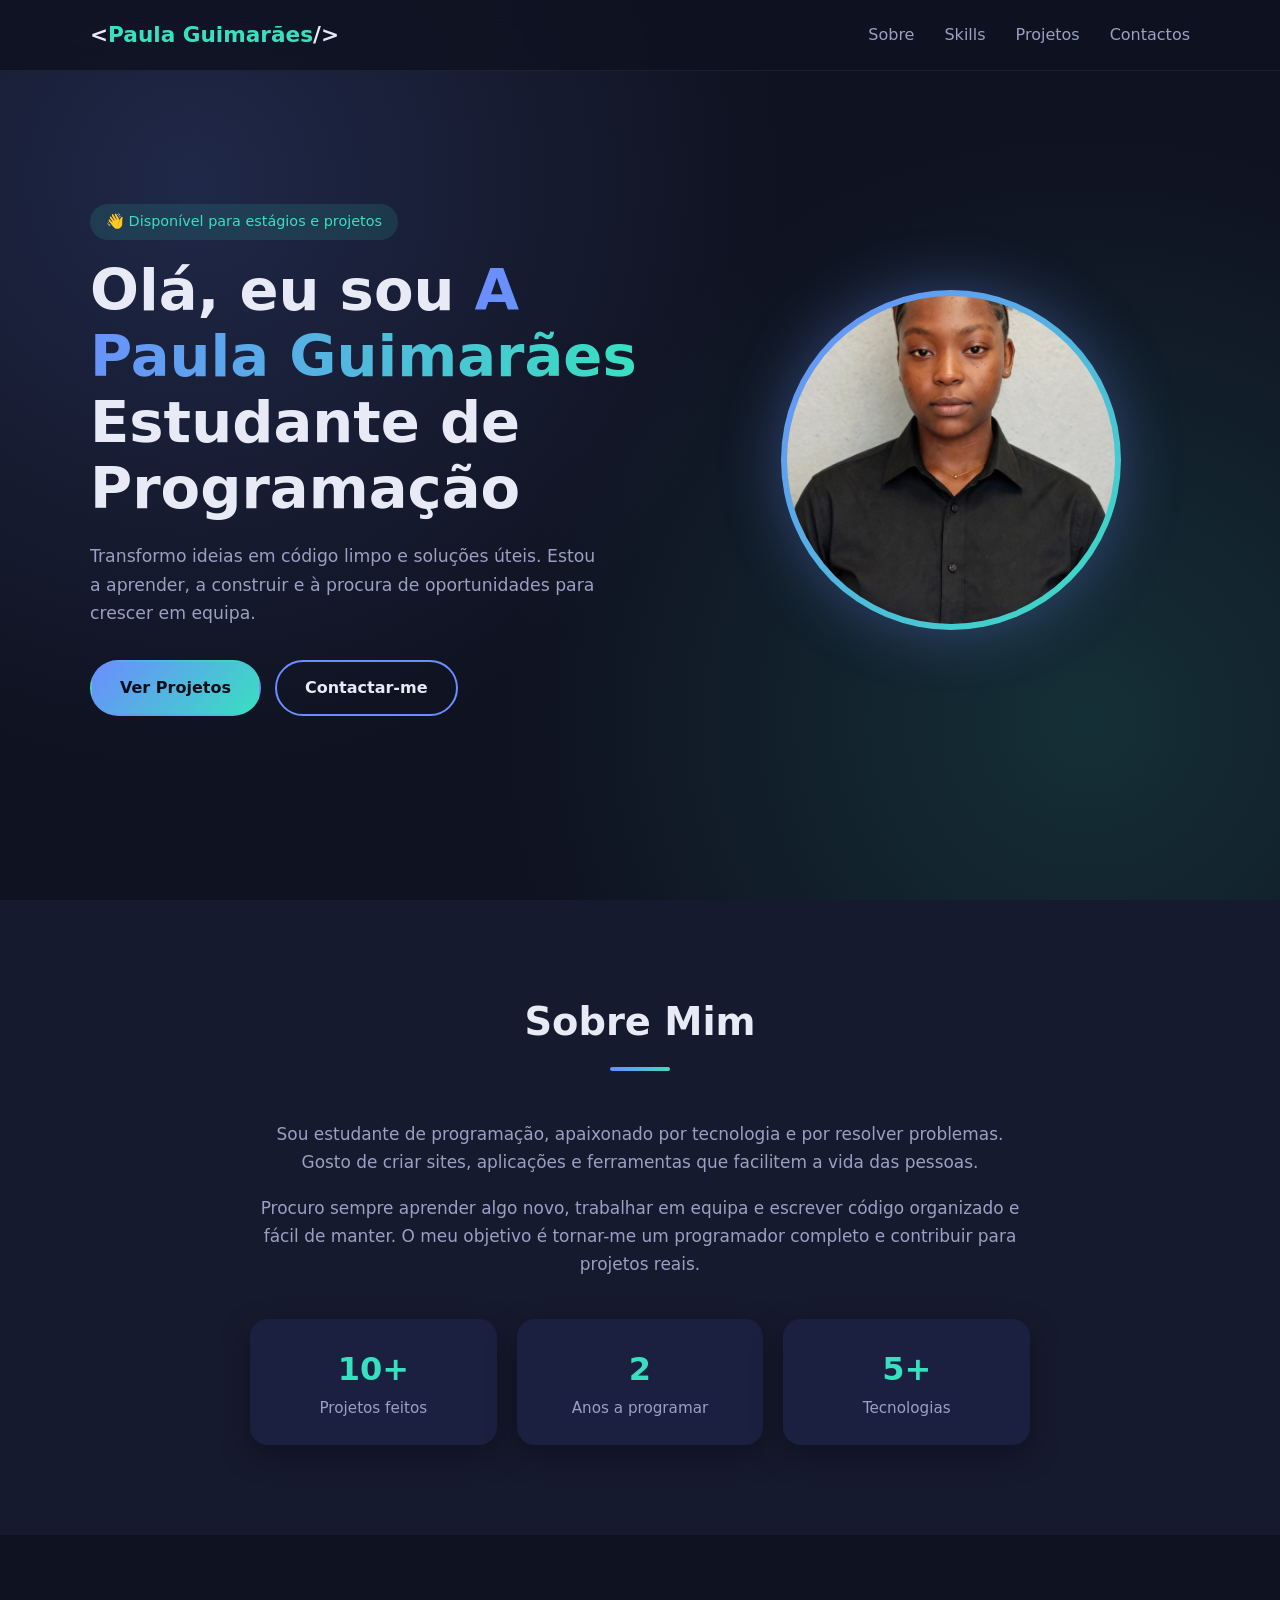
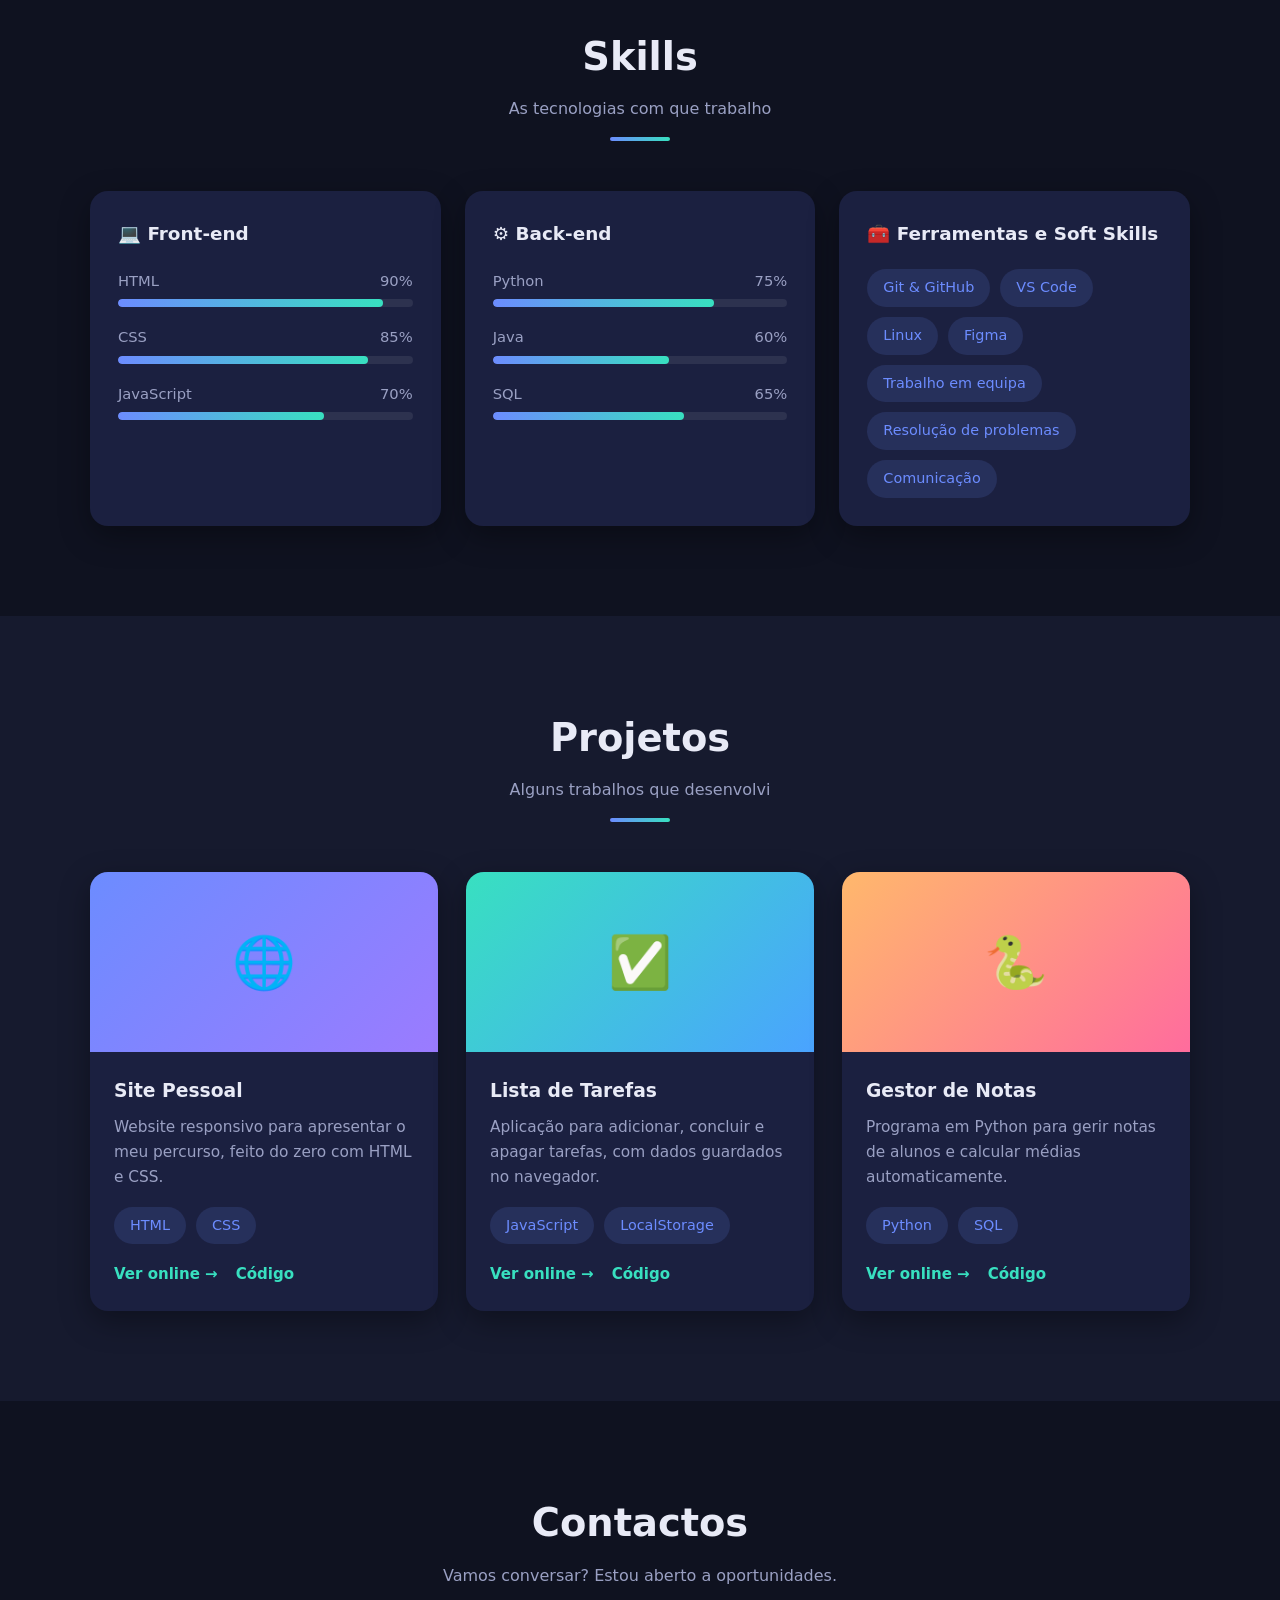
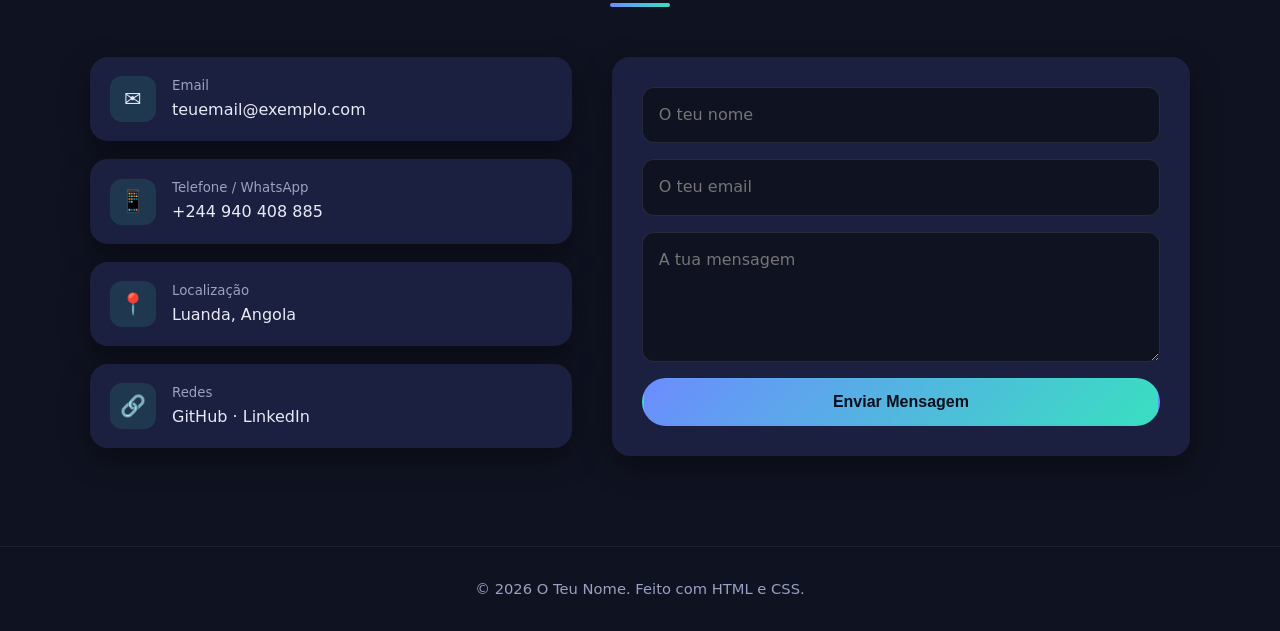
==== PORTFÓLIO.html @ 9dac371e "Add files via upload" ====
<!DOCTYPE html>
<html lang="pt">
<head>
<meta charset="UTF-8">
<meta name="viewport" content="width=device-width, initial-scale=1.0">
<title>Paula Guimarães | Portfólio de Programação</title>
<meta name="description" content="Portfólio de estudante de programação: sobre mim, skills, projetos e contactos.">
<link rel="stylesheet" href="style.css">
</head>
<body>


<header>
  <div class="container">
    <nav>
      <a href="#inicio" class="logo">&lt;<b>Paula Guimarães</b>/&gt;</a>
      <input type="checkbox" id="menu-toggle">
      <label for="menu-toggle" class="menu-icon">&#9776;</label>
      <ul class="nav-links">
        <li><a href="#sobre">Sobre</a></li>
        <li><a href="#skills">Skills</a></li>
        <li><a href="#projetos">Projetos</a></li>
        <li><a href="#contactos">Contactos</a></li>
      </ul>
    </nav>
  </div>
</header>


<section class="hero" id="inicio">
  <div class="container hero-grid">
    <div>
      <span class="tag">👋 Disponível para estágios e projetos</span>
      <h1>Olá, eu sou  <span> A Paula Guimarães</span><br>Estudante de Programação</h1>
      <p>Transformo ideias em código limpo e soluções úteis. Estou a aprender, a construir e à procura de oportunidades para crescer em equipa.</p>
      <div class="hero-btns">
        <a href="#projetos" class="btn btn-primary">Ver Projetos</a>
        <a href="#contactos" class="btn btn-outline">Contactar-me</a>
      </div>
    </div>
    <div class="photo-wrap">
      <div class="photo-frame">
        <div class="photo">
          
          <img src="minha foto.jpg" alt="Foto de Paula Guimarães" onerror="this.remove()">
          <span style="position:absolute;z-index:-1">Paula</span>
        </div>
      </div>
    </div>
  </div>
</section>


<section class="about" id="sobre">
  <div class="container">
    <div class="section-title">
      <h2>Sobre Mim</h2>
      <span class="bar"></span>
    </div>
    <div class="about-box">
      <p>Sou estudante de programação, apaixonado por tecnologia e por resolver problemas. Gosto de criar sites, aplicações e ferramentas que facilitem a vida das pessoas.</p>
      <p>Procuro sempre aprender algo novo, trabalhar em equipa e escrever código organizado e fácil de manter. O meu objetivo é tornar-me um programador completo e contribuir para projetos reais.</p>
      <div class="stats">
        <div class="stat"><h3>10+</h3><p>Projetos feitos</p></div>
        <div class="stat"><h3>2</h3><p>Anos a programar</p></div>
        <div class="stat"><h3>5+</h3><p>Tecnologias</p></div>
      </div>
    </div>
  </div>
</section>


<section id="skills">
  <div class="container">
    <div class="section-title">
      <h2>Skills</h2>
      <p>As tecnologias com que trabalho</p>
      <span class="bar"></span>
    </div>
    <div class="skills-grid">
      <div class="skill-card">
        <h3>💻 Front-end</h3>
        <div class="skill"><div class="skill-head"><span>HTML</span><span>90%</span></div><div class="bar-bg"><div class="bar-fill" style="width:90%"></div></div></div>
        <div class="skill"><div class="skill-head"><span>CSS</span><span>85%</span></div><div class="bar-bg"><div class="bar-fill" style="width:85%"></div></div></div>
        <div class="skill"><div class="skill-head"><span>JavaScript</span><span>70%</span></div><div class="bar-bg"><div class="bar-fill" style="width:70%"></div></div></div>
      </div>
      <div class="skill-card">
        <h3>⚙️ Back-end</h3>
        <div class="skill"><div class="skill-head"><span>Python</span><span>75%</span></div><div class="bar-bg"><div class="bar-fill" style="width:75%"></div></div></div>
        <div class="skill"><div class="skill-head"><span>Java</span><span>60%</span></div><div class="bar-bg"><div class="bar-fill" style="width:60%"></div></div></div>
        <div class="skill"><div class="skill-head"><span>SQL</span><span>65%</span></div><div class="bar-bg"><div class="bar-fill" style="width:65%"></div></div></div>
      </div>
      <div class="skill-card">
        <h3>🧰 Ferramentas e Soft Skills</h3>
        <div class="chips">
          <span class="chip">Git &amp; GitHub</span>
          <span class="chip">VS Code</span>
          <span class="chip">Linux</span>
          <span class="chip">Figma</span>
          <span class="chip">Trabalho em equipa</span>
          <span class="chip">Resolução de problemas</span>
          <span class="chip">Comunicação</span>
        </div>
      </div>
    </div>
  </div>
</section>


<section class="projects" id="projetos">
  <div class="container">
    <div class="section-title">
      <h2>Projetos</h2>
      <p>Alguns trabalhos que desenvolvi</p>
      <span class="bar"></span>
    </div>
    <div class="project-grid">
      <article class="project">
        <div class="project-img p1">🌐</div>
        <div class="project-body">
          <h3>Site Pessoal</h3>
          <p>Website responsivo para apresentar o meu percurso, feito do zero com HTML e CSS.</p>
          <div class="chips"><span class="chip">HTML</span><span class="chip">CSS</span></div>
          <div class="project-links"><a href="#">Ver online →</a><a href="#">Código</a></div>
        </div>
      </article>
      <article class="project">
        <div class="project-img p2">✅</div>
        <div class="project-body">
          <h3>Lista de Tarefas</h3>
          <p>Aplicação para adicionar, concluir e apagar tarefas, com dados guardados no navegador.</p>
          <div class="chips"><span class="chip">JavaScript</span><span class="chip">LocalStorage</span></div>
          <div class="project-links"><a href="#">Ver online →</a><a href="#">Código</a></div>
        </div>
      </article>
      <article class="project">
        <div class="project-img p3">🐍</div>
        <div class="project-body">
          <h3>Gestor de Notas</h3>
          <p>Programa em Python para gerir notas de alunos e calcular médias automaticamente.</p>
          <div class="chips"><span class="chip">Python</span><span class="chip">SQL</span></div>
          <div class="project-links"><a href="#">Ver online →</a><a href="#">Código</a></div>
        </div>
      </article>
    </div>
  </div>
</section>


<section id="contactos">
  <div class="container">
    <div class="section-title">
      <h2>Contactos</h2>
      <p>Vamos conversar? Estou aberto a oportunidades.</p>
      <span class="bar"></span>
    </div>
    <div class="contact-grid">
      <div class="contact-info">
        <div class="info-item"><div class="ico">✉️</div><div><small>Email</small>teuemail@exemplo.com</div></div>
        <div class="info-item"><div class="ico">📱</div><div><small>Telefone / WhatsApp</small>+244 940 408 885</div></div>
        <div class="info-item"><div class="ico">📍</div><div><small>Localização</small>Luanda, Angola</div></div>
        <div class="info-item"><div class="ico">🔗</div><div><small>Redes</small><a href="https://github.com/paulaguimaraes020624-eng?tab=repositories">GitHub</a> · <a href="https://www.linkedin.com/in/paula-guimaraes-519797443?utm_source=share_via&utm_content=profile&utm_medium=member_android">LinkedIn</a></div></div>
      </div>
      
      <form action="mailto:paulaguimaraes020624@gmail.com" method="post" enctype="text/plain">
        <input type="text" name="nome" placeholder="O teu nome" required>
        <input type="email" name="email" placeholder="O teu email" required>
        <textarea name="mensagem" placeholder="A tua mensagem" required></textarea>
        <button type="submit" class="btn btn-primary">Enviar Mensagem</button>
      </form>
    </div>
  </div>
</section>

<footer>
  <div class="container">© 2026 O Teu Nome. Feito com HTML e CSS.</div>
</footer>

</body>
</html>
---- style.css ----
/* ============ VARIÁVEIS (muda as cores aqui) ============ */
:root {
  --bg: #0f1220;
  --bg-soft: #161a2e;
  --card: #1b2040;
  --text: #e8eaf6;
  --muted: #9aa0c3;
  --primary: #6c8cff;
  --accent: #38e0c0;
  --radius: 18px;
  --shadow: 0 10px 30px rgba(0,0,0,.35);
}

* { margin: 0; padding: 0; box-sizing: border-box; }
html { scroll-behavior: smooth; scroll-padding-top: 80px; }
body {
  font-family: "Segoe UI", system-ui, -apple-system, Roboto, sans-serif;
  background: var(--bg);
  color: var(--text);
  line-height: 1.65;
}
a { color: inherit; text-decoration: none; }
img { max-width: 100%; display: block; }
.container { width: min(1100px, 92%); margin-inline: auto; }
section { padding: 90px 0; }

.section-title { text-align: center; margin-bottom: 50px; }
.section-title h2 { font-size: clamp(1.8rem, 4vw, 2.4rem); }
.section-title p { color: var(--muted); margin-top: 8px; }
.section-title span.bar {
  display: block; width: 60px; height: 4px; border-radius: 4px;
  margin: 14px auto 0;
  background: linear-gradient(90deg, var(--primary), var(--accent));
}

.btn {
  display: inline-block; padding: 13px 28px; border-radius: 50px;
  font-weight: 600; transition: transform .25s, box-shadow .25s, background .25s;
  border: 2px solid transparent; cursor: pointer; font-size: 1rem;
}
.btn-primary {
  background: linear-gradient(135deg, var(--primary), var(--accent));
  color: #0b0e1a;
}
.btn-primary:hover { transform: translateY(-3px); box-shadow: 0 10px 25px rgba(108,140,255,.35); }
.btn-outline { border-color: var(--primary); color: var(--text); }
.btn-outline:hover { background: var(--primary); color: #0b0e1a; transform: translateY(-3px); }

/* ============ NAVEGAÇÃO ============ */
header {
  position: fixed; top: 0; left: 0; width: 100%; z-index: 100;
  background: rgba(15,18,32,.85); backdrop-filter: blur(12px);
  border-bottom: 1px solid rgba(255,255,255,.06);
}
nav { display: flex; align-items: center; justify-content: space-between; height: 70px; }
.logo { font-size: 1.35rem; font-weight: 800; }
.logo b { color: var(--accent); }
.nav-links { display: flex; gap: 30px; list-style: none; }
.nav-links a { color: var(--muted); font-weight: 500; transition: color .2s; }
.nav-links a:hover { color: var(--text); }
#menu-toggle { display: none; }
.menu-icon { display: none; cursor: pointer; font-size: 1.8rem; }

/* ============ HERO ============ */
.hero {
  min-height: 100vh; display: flex; align-items: center; padding-top: 110px;
  background:
    radial-gradient(circle at 15% 20%, rgba(108,140,255,.18), transparent 45%),
    radial-gradient(circle at 85% 80%, rgba(56,224,192,.14), transparent 45%);
}
.hero-grid { display: grid; grid-template-columns: 1.2fr 1fr; gap: 50px; align-items: center; }
.tag {
  display: inline-block; padding: 6px 16px; border-radius: 50px; font-size: .9rem;
  background: rgba(56,224,192,.12); color: var(--accent); margin-bottom: 18px;
}
.hero h1 { font-size: clamp(2.2rem, 6vw, 3.6rem); line-height: 1.15; }
.hero h1 span {
  background: linear-gradient(90deg, var(--primary), var(--accent));
  -webkit-background-clip: text; background-clip: text; color: transparent;
}
.hero p { color: var(--muted); margin: 20px 0 32px; max-width: 520px; font-size: 1.08rem; }
.hero-btns { display: flex; gap: 14px; flex-wrap: wrap; }

.photo-wrap { display: flex; justify-content: center; }
.photo-frame {
  position: relative; width: min(340px, 80vw); aspect-ratio: 1;
  border-radius: 50%; padding: 6px;
  background: linear-gradient(135deg, var(--primary), var(--accent));
  box-shadow: 0 0 60px rgba(108,140,255,.35);
  animation: float 6s ease-in-out infinite;
}
.photo-frame .photo {
  width: 100%; height: 100%; border-radius: 50%; overflow: hidden;
  background: var(--card); display: flex; align-items: center; justify-content: center;
  font-size: 5rem; font-weight: 800; color: var(--primary);
}
.photo-frame img { width: 100%; height: 100%; object-fit: cover; }
@keyframes float { 0%,100% { transform: translateY(0); } 50% { transform: translateY(-14px); } }

/* ============ SOBRE ============ */
.about { background: var(--bg-soft); }
.about-box { max-width: 780px; margin: auto; text-align: center; }
.about-box p { color: var(--muted); margin-bottom: 18px; font-size: 1.06rem; }
.stats { display: grid; grid-template-columns: repeat(3, 1fr); gap: 20px; margin-top: 40px; }
.stat { background: var(--card); padding: 24px 10px; border-radius: var(--radius); box-shadow: var(--shadow); }
.stat h3 { font-size: 2rem; color: var(--accent); }
.stat p { margin: 0; font-size: .95rem; }

/* ============ SKILLS ============ */
.skills-grid { display: grid; grid-template-columns: repeat(auto-fit, minmax(280px, 1fr)); gap: 24px; }
.skill-card { background: var(--card); padding: 28px; border-radius: var(--radius); box-shadow: var(--shadow); }
.skill-card h3 { margin-bottom: 20px; font-size: 1.15rem; }
.skill { margin-bottom: 18px; }
.skill-head { display: flex; justify-content: space-between; font-size: .92rem; margin-bottom: 6px; color: var(--muted); }
.bar-bg { height: 8px; background: rgba(255,255,255,.08); border-radius: 8px; overflow: hidden; }
.bar-fill { height: 100%; border-radius: 8px; background: linear-gradient(90deg, var(--primary), var(--accent)); }
.chips { display: flex; flex-wrap: wrap; gap: 10px; }
.chip { padding: 7px 16px; border-radius: 50px; font-size: .9rem; background: rgba(108,140,255,.14); color: var(--primary); }

/* ============ PROJETOS ============ */
.projects { background: var(--bg-soft); }
.project-grid { display: grid; grid-template-columns: repeat(auto-fit, minmax(300px, 1fr)); gap: 28px; }
.project {
  background: var(--card); border-radius: var(--radius); overflow: hidden;
  box-shadow: var(--shadow); transition: transform .3s;
}
.project:hover { transform: translateY(-8px); }
.project-img {
  height: 180px; display: flex; align-items: center; justify-content: center;
  font-size: 3.2rem; color: #0b0e1a;
}
.p1 { background: linear-gradient(135deg, #6c8cff, #9b7bff); }
.p2 { background: linear-gradient(135deg, #38e0c0, #4aa3ff); }
.p3 { background: linear-gradient(135deg, #ffb86c, #ff6c9d); }
.project-body { padding: 24px; }
.project-body h3 { margin-bottom: 8px; }
.project-body p { color: var(--muted); font-size: .96rem; margin-bottom: 16px; }
.project-body .chips { margin-bottom: 18px; }
.project-links { display: flex; gap: 18px; font-weight: 600; font-size: .94rem; }
.project-links a { color: var(--accent); }
.project-links a:hover { text-decoration: underline; }

/* ============ CONTACTOS ============ */
.contact-grid { display: grid; grid-template-columns: 1fr 1.2fr; gap: 40px; }
.contact-info { display: flex; flex-direction: column; gap: 18px; }
.info-item {
  display: flex; align-items: center; gap: 16px; background: var(--card);
  padding: 18px 20px; border-radius: var(--radius); box-shadow: var(--shadow);
}
.info-item .ico {
  width: 46px; height: 46px; flex-shrink: 0; border-radius: 12px; display: grid; place-items: center;
  background: rgba(56,224,192,.12); font-size: 1.3rem;
}
.info-item small { color: var(--muted); display: block; }
form { background: var(--card); padding: 30px; border-radius: var(--radius); box-shadow: var(--shadow); display: grid; gap: 16px; }
input, textarea {
  width: 100%; padding: 14px 16px; border-radius: 12px; font: inherit;
  background: var(--bg); color: var(--text); border: 1px solid rgba(255,255,255,.1);
  outline: none; transition: border .2s;
}
input:focus, textarea:focus { border-color: var(--primary); }
textarea { min-height: 130px; resize: vertical; }

footer { text-align: center; padding: 30px 0; color: var(--muted); border-top: 1px solid rgba(255,255,255,.06); font-size: .92rem; }

/* ============ RESPONSIVO ============ */
@media (max-width: 800px) {
  .hero-grid { grid-template-columns: 1fr; text-align: center; }
  .hero p { margin-inline: auto; }
  .hero-btns { justify-content: center; }
  .photo-wrap { order: -1; }
  .contact-grid { grid-template-columns: 1fr; }
  .stats { grid-template-columns: 1fr; }
  .menu-icon { display: block; }
  .nav-links {
    position: absolute; top: 70px; left: 0; width: 100%; flex-direction: column; gap: 0;
    background: var(--bg-soft); max-height: 0; overflow: hidden; transition: max-height .35s;
  }
  .nav-links li { padding: 14px 6%; border-top: 1px solid rgba(255,255,255,.05); }
  #menu-toggle:checked ~ .nav-links { max-height: 360px; }
  section { padding: 70px 0; }
}
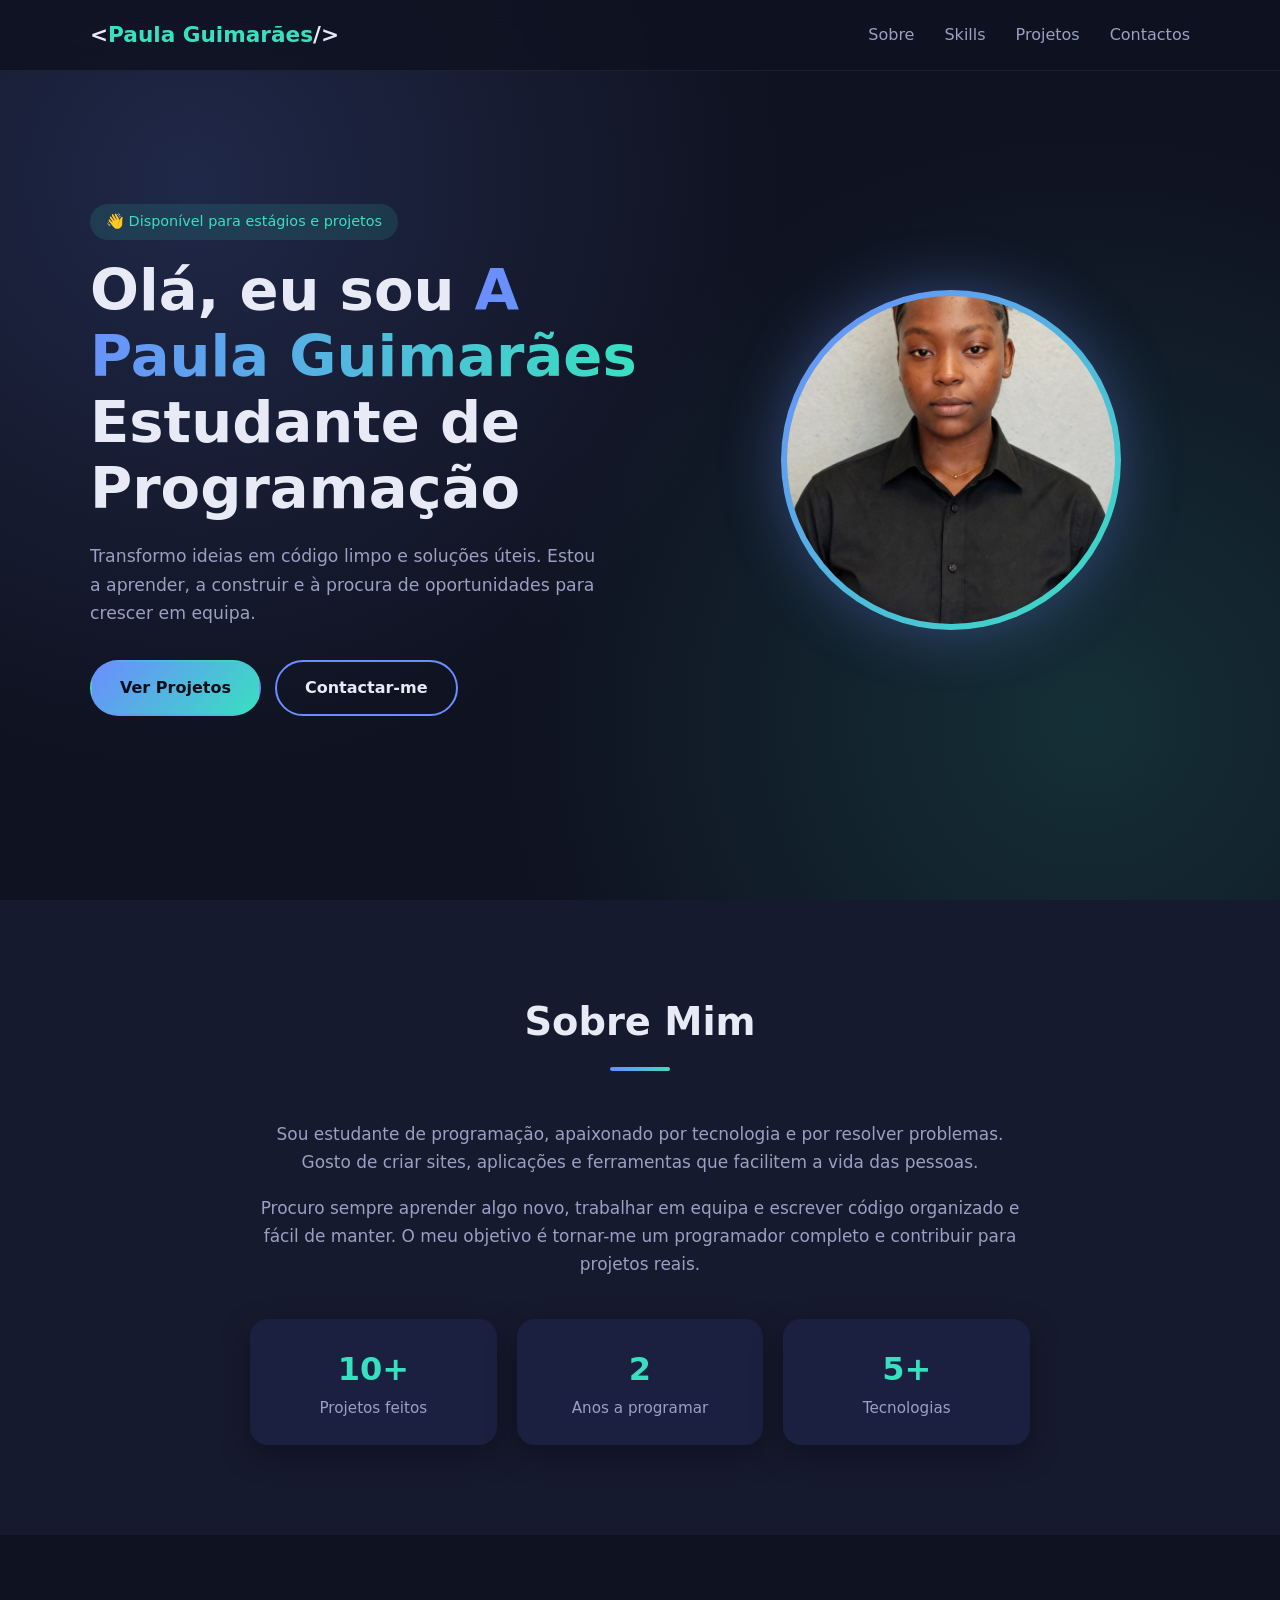
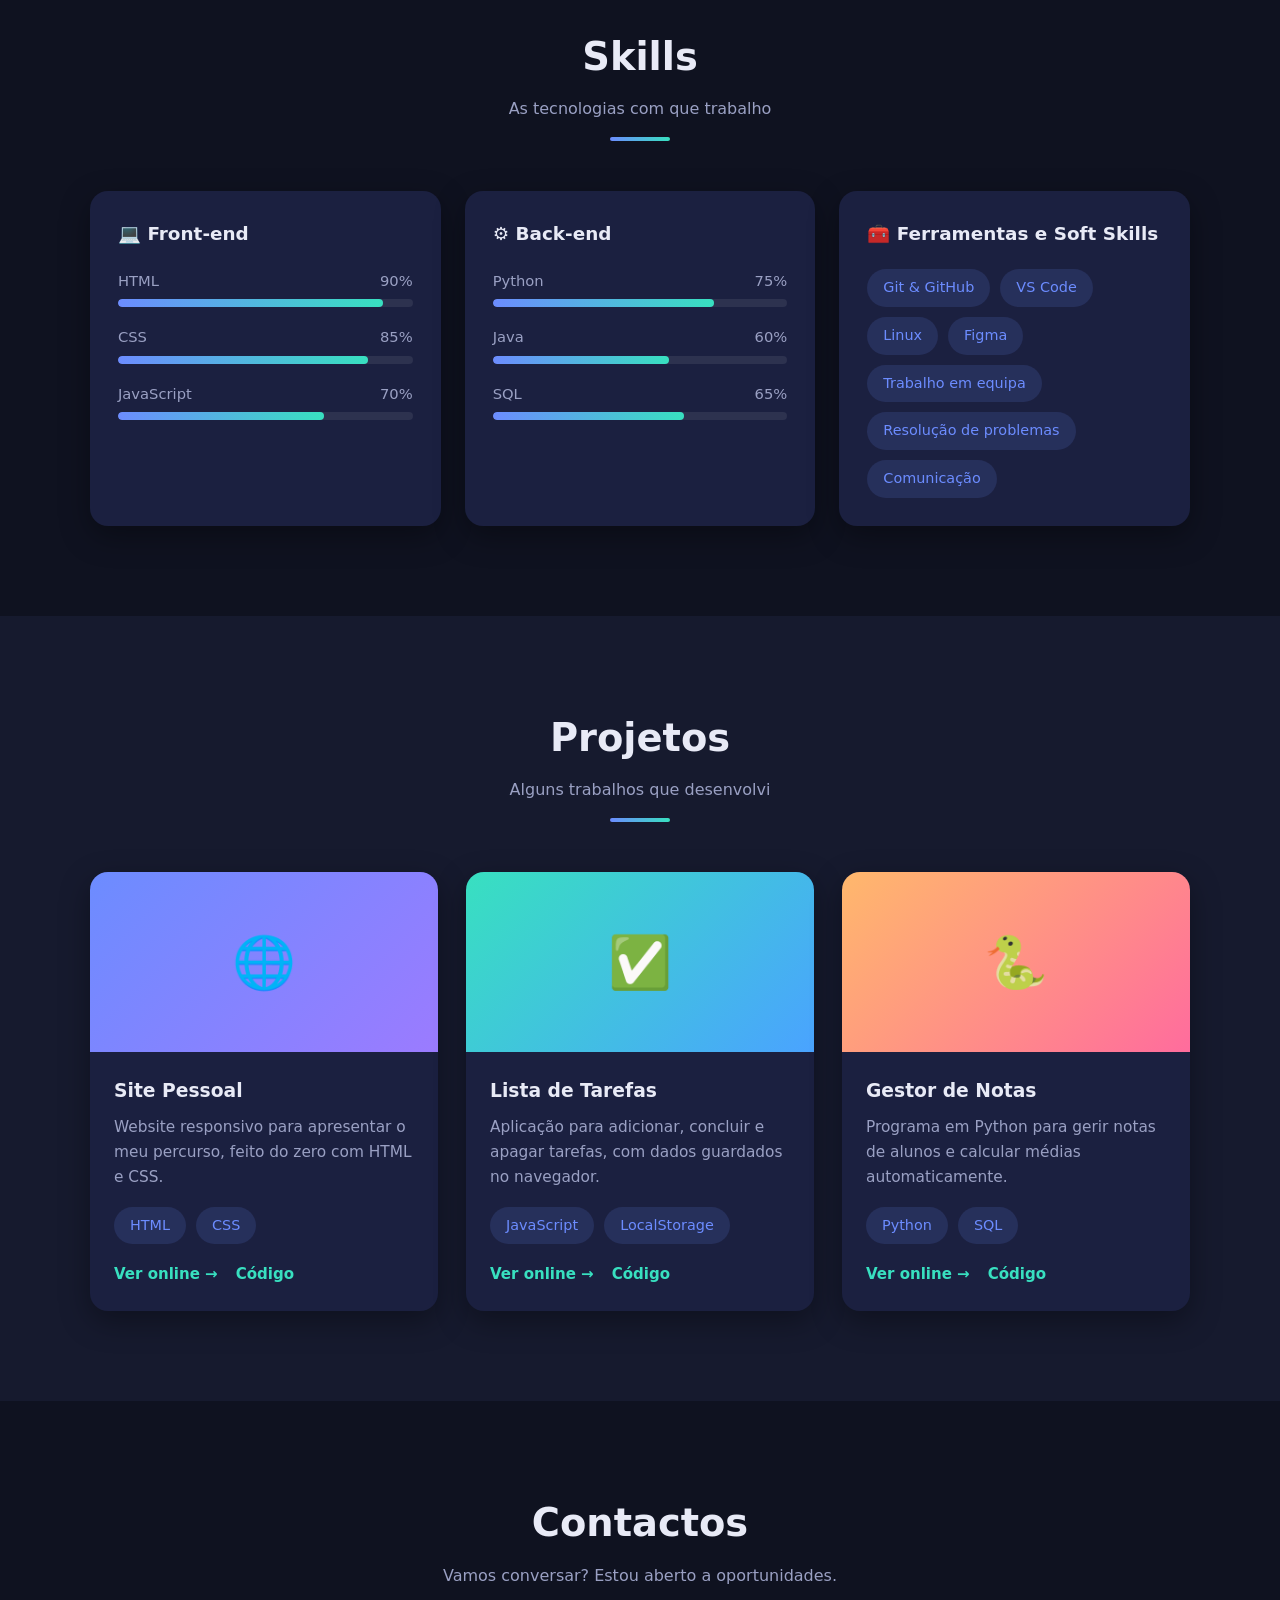
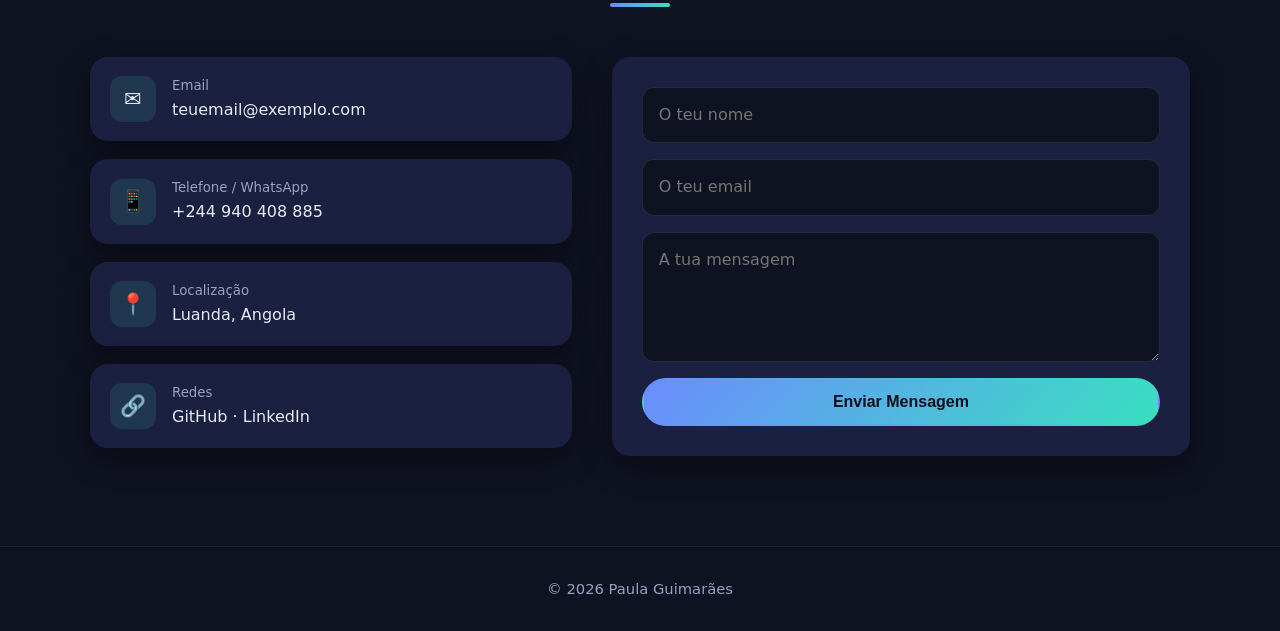
==== commit 4e24cbea: "Add files via upload" ====
--- a/PORTFÓLIO.html
+++ b/PORTFÓLIO.html
@@ -173,7 +173,7 @@
 </section>
 
 <footer>
-  <div class="container">© 2026 O Teu Nome. Feito com HTML e CSS.</div>
+  <div class="container">© 2026 Paula Guimarães</div>
 </footer>
 
 </body>
